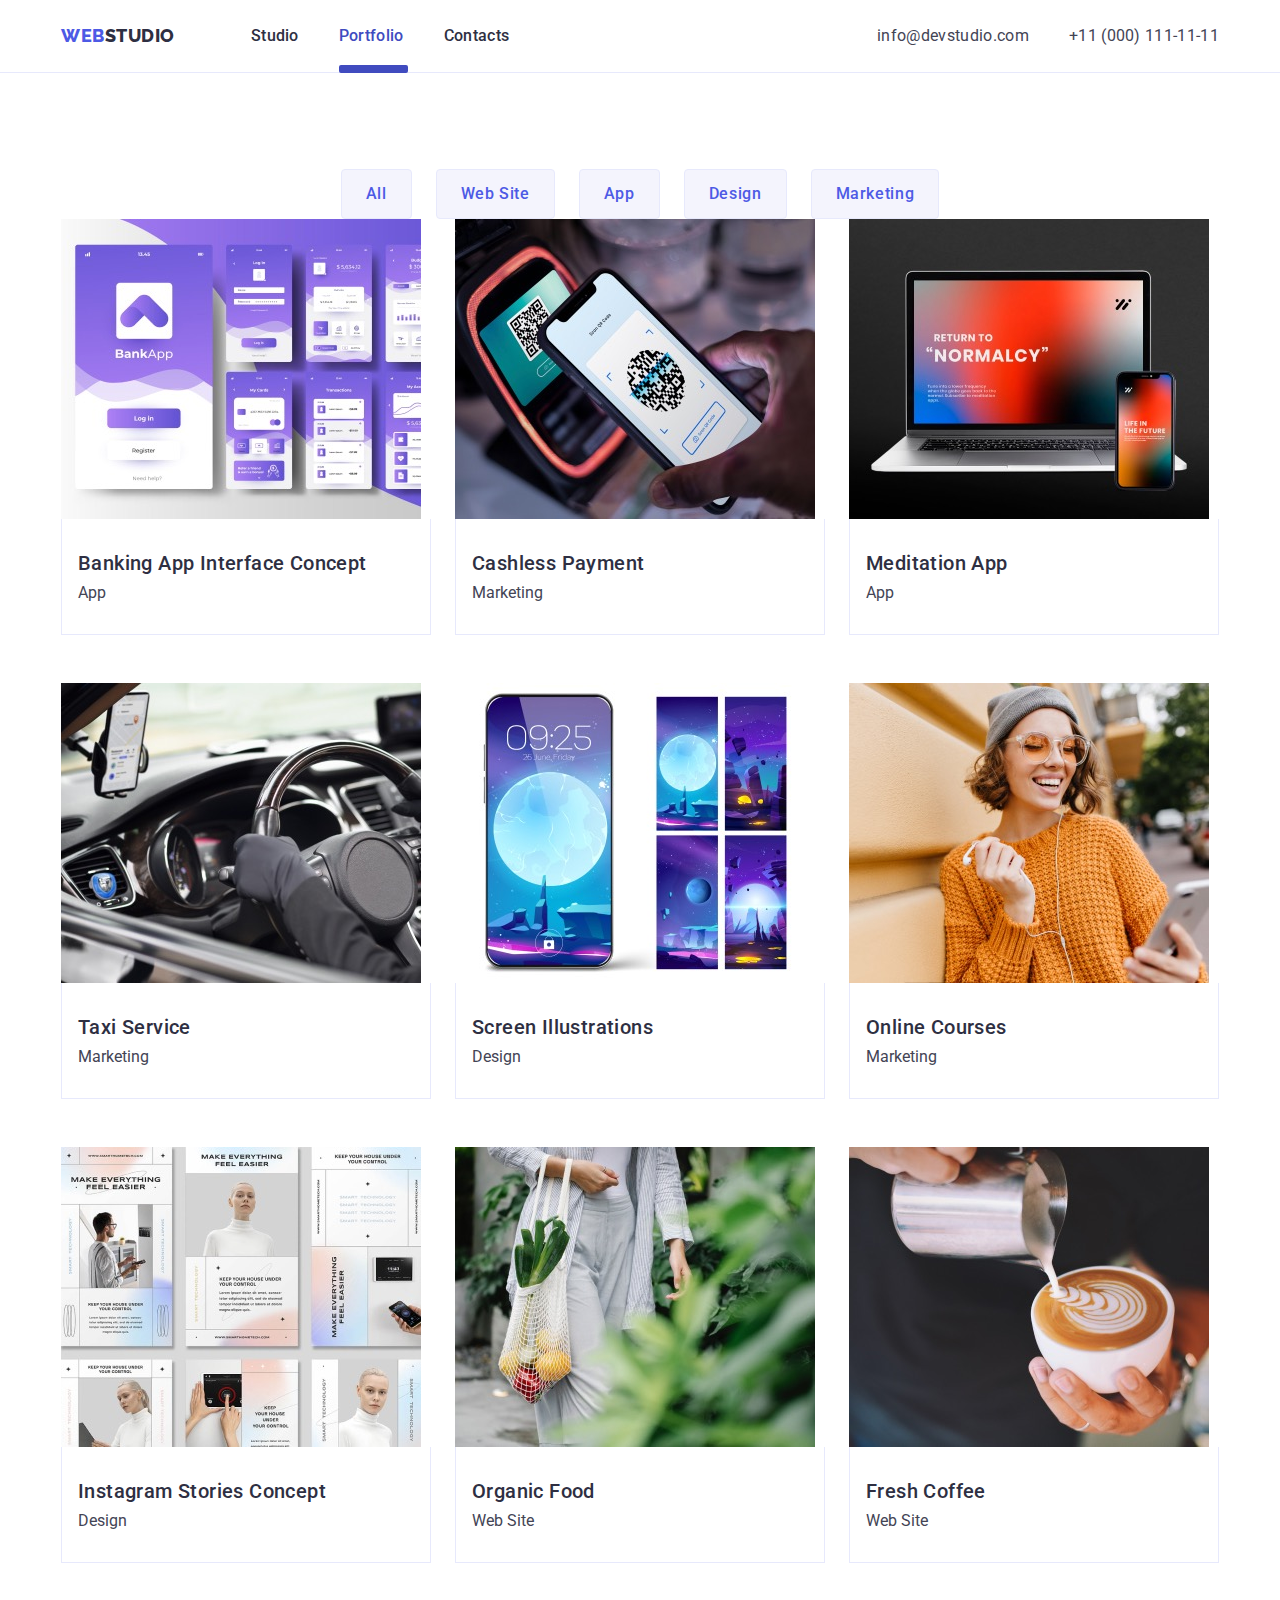
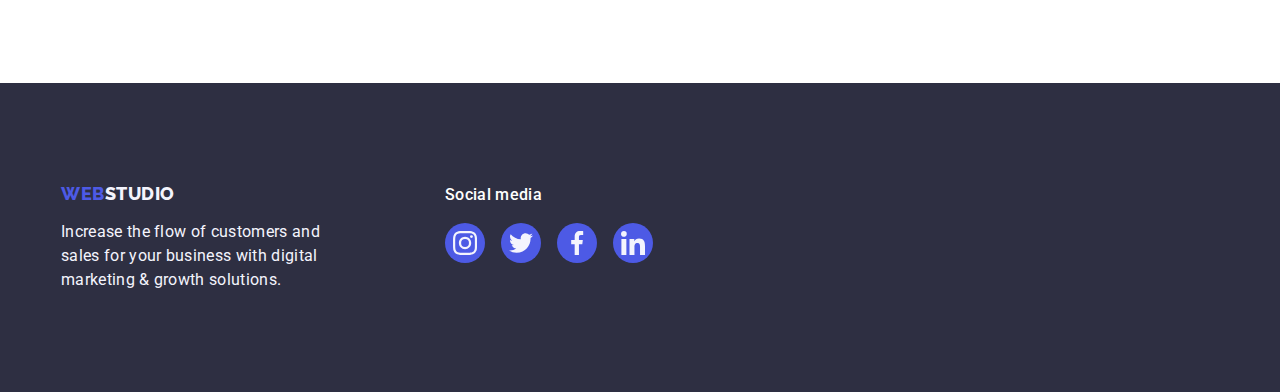
==== portfolio.html @ cc98fa51 "first commit" ====
<!DOCTYPE html>
<html lang="en">
  <head>
    <link rel="preconnect" href="https://fonts.googleapis.com" />
    <link rel="preconnect" href="https://fonts.gstatic.com" crossorigin />
    <link
      href="https://fonts.googleapis.com/css2?family=Raleway:wght@800&family=Roboto:wght@400;500;700;900&display=swap"
      rel="stylesheet"
    />
    <link
      rel="stylesheet"
      href="https://cdnjs.cloudflare.com/ajax/libs/modern-normalize/2.0.0/modern-normalize.min.css"
      integrity="sha512-4xo8blKMVCiXpTaLzQSLSw3KFOVPWhm/TRtuPVc4WG6kUgjH6J03IBuG7JZPkcWMxJ5huwaBpOpnwYElP/m6wg=="
      crossorigin="anonymous"
      referrerpolicy="no-referrer"
    />
    <link href="./css/styles.css" rel="stylesheet" />
    <meta charset="UTF-8" />
    <meta name="viewport" content="width=device-width, initial-scale=1.0" />
    <title>goit-markup-hw-05/</title>
  </head>
  <body>
    <header class="header-portfolio-page">
      <div class="container header-cointainer">
        <nav class="link nav-list">
          <a href="./index.html" class="logo-nav link"
            >Web<span class="logo-studio">Studio</span></a
          >
          <ul class="list menu-list">
            <li>
              <a class="list-first link" href="./index.html">Studio</a>
            </li>
            <li>
              <a class="link-active" href="./portfolio.html">Portfolio</a>
            </li>
            <li><a class="list-first link" href="">Contacts</a></li>
          </ul>
        </nav>
        <address class="address nav-list">
          <ul class="list link address-list">
            <li class="container-header-address-list-item">
              <a class="contact list link" href="mailto:info@devstudio.com"
                >info@devstudio.com</a
              >
            </li>
            <li>
              <a class="contact list link" href="tel:+110001111111"
                >+11 (000) 111-11-11</a
              >
            </li>
          </ul>
        </address>
      </div>
    </header>
    <main>
      <section class="section list-portfolio">
        <div class="container">
          <h1 class="h1-tag visually-hidden">Tekst</h1>
          <ul class="list link button list-main-section-porfolio">
            <li>
              <button type="button" class="button-product">All</button>
            </li>
            <li>
              <button type="button" class="button-product">Web Site</button>
            </li>
            <li>
              <button type="button" class="button-product">App</button>
            </li>
            <li>
              <button type="button" class="button-product">Design</button>
            </li>
            <li>
              <button type="button" class="button-product">Marketing</button>
            </li>
          </ul>
          <ul class="list portfolio-images">
            <li class="portfolio-items">
              <a href="./images/img2-1.jpg" class="link link-portfolio-filters">
                <div class="images-portfolio-div">
                  <img
                    src="./images/img2-1.jpg"
                    alt="violet frames representing
                  bank app"
                    width="360"
                    height="300"
                  />
                  <p class="paragraph-portfolio-div">
                    14 Stylish and User-Friendly App Design Concepts · Task
                    Manager App · Calorie Tracker App · Exotic Fruit Ecommerce
                    App · Cloud Storage App
                  </p>
                </div>

                <div class="portfolio-container">
                  <h2 class="headers-portfolio">
                    Banking App Interface Concept
                  </h2>
                  <p class="paragraph-portfolio">App</p>
                </div>
              </a>
            </li>
            <li class="portfolio-items">
              <a href="./images/img2-2.jpg" class="link link-portfolio-filters">
                <div class="images-portfolio-div">
                  <img
                    src="./images/img2-2.jpg"
                    alt="phone and terminal showing cashless payment"
                    width="360"
                    height="300"
                  />
                  <p class="paragraph-portfolio-div">
                    14 Stylish and User-Friendly App Design Concepts · Task
                    Manager App · Calorie Tracker App · Exotic Fruit Ecommerce
                    App · Cloud Storage App
                  </p>
                </div>
                <div class="portfolio-container">
                  <h2 class="headers-portfolio">Cashless Payment</h2>
                  <p class="paragraph-portfolio">Marketing</p>
                </div>
              </a>
            </li>
            <li class="portfolio-items">
              <a href="./images/img2-3.jpg" class="link link-portfolio-filters">
                <div class="images-portfolio-div">
                  <img
                    src="./images/img2-3.jpg"
                    alt="macbook with iphone"
                    width="360"
                    height="300"
                  />
                  <p class="paragraph-portfolio-div">
                    14 Stylish and User-Friendly App Design Concepts · Task
                    Manager App · Calorie Tracker App · Exotic Fruit Ecommerce
                    App · Cloud Storage App
                  </p>
                </div>
                <div class="portfolio-container">
                  <h2 class="headers-portfolio">Meditation App</h2>
                  <p class="paragraph-portfolio">App</p>
                </div>
              </a>
            </li>
            <li class="portfolio-items">
              <a href="./images/img-4.jpg" class="link link-portfolio-filters">
                <div class="images-portfolio-div">
                  <img
                    src="./images/img2-4.jpg"
                    alt="car cocpit woth steering wheel"
                    width="360"
                    height="300"
                  />
                  <p class="paragraph-portfolio-div">
                    14 Stylish and User-Friendly App Design Concepts · Task
                    Manager App · Calorie Tracker App · Exotic Fruit Ecommerce
                    App · Cloud Storage App
                  </p>
                </div>
                <div class="portfolio-container">
                  <h2 class="headers-portfolio">Taxi Service</h2>
                  <p class="paragraph-portfolio">Marketing</p>
                </div>
              </a>
            </li>
            <li class="portfolio-items">
              <a href="./images/img2-5.jpg" class="link link-portfolio-filters">
                <div class="images-portfolio-div">
                  <img
                    src="./images/img2-5.jpg"
                    alt="phone wallpapers showing the moon"
                    width="360"
                    height="300"
                  />
                  <p class="paragraph-portfolio-div">
                    14 Stylish and User-Friendly App Design Concepts · Task
                    Manager App · Calorie Tracker App · Exotic Fruit Ecommerce
                    App · Cloud Storage App
                  </p>
                </div>
                <div class="portfolio-container">
                  <h2 class="headers-portfolio">Screen Illustrations</h2>
                  <p class="paragraph-portfolio">Design</p>
                </div>
              </a>
            </li>
            <li class="portfolio-items">
              <a href="./images/img2-6.jpg" class="link link-portfolio-filters">
                <div class="images-portfolio-div">
                  <img
                    src="./images/img2-6.jpg"
                    alt="young lady with orange glasses and orange sweater"
                    width="360"
                    height="300"
                  />
                  <p class="paragraph-portfolio-div">
                    14 Stylish and User-Friendly App Design Concepts · Task
                    Manager App · Calorie Tracker App · Exotic Fruit Ecommerce
                    App · Cloud Storage App
                  </p>
                </div>
                <div class="portfolio-container">
                  <h2 class="headers-portfolio">Online Courses</h2>
                  <p class="paragraph-portfolio">Marketing</p>
                </div>
              </a>
            </li>
            <li class="portfolio-items">
              <a href="./images/img2-7.jpg" class="link link-portfolio-filters">
                <div class="images-portfolio-div">
                  <img
                    src="./images/img2-7.jpg"
                    alt="layout of diffrent stories in Instagram"
                    width="360"
                    height="300"
                  />
                  <p class="paragraph-portfolio-div">
                    14 Stylish and User-Friendly App Design Concepts · Task
                    Manager App · Calorie Tracker App · Exotic Fruit Ecommerce
                    App · Cloud Storage App
                  </p>
                </div>
                <div class="portfolio-container">
                  <h2 class="headers-portfolio">Instagram Stories Concept</h2>
                  <p class="paragraph-portfolio">Design</p>
                </div>
              </a>
            </li>
            <li class="portfolio-items">
              <a href="./images/img2-8.jpg" class="link link-portfolio-filters">
                <div class="images-portfolio-div">
                  <img
                    src="./images/img2-8.jpg"
                    alt="lady with bag full of organic grocery shopping"
                    width="360"
                    height="300"
                  />
                  <p class="paragraph-portfolio-div">
                    14 Stylish and User-Friendly App Design Concepts · Task
                    Manager App · Calorie Tracker App · Exotic Fruit Ecommerce
                    App · Cloud Storage App
                  </p>
                </div>
                <div class="portfolio-container">
                  <h2 class="headers-portfolio">Organic Food</h2>
                  <p class="paragraph-portfolio">Web Site</p>
                </div>
              </a>
            </li>
            <li class="portfolio-items">
              <a href="./images/img2-9.jpg" class="link link-portfolio-filters">
                <div class="images-portfolio-div">
                  <img
                    src="./images/img2-9.jpg"
                    alt="cup of coppy with several rings made created by the milk foam"
                    width="360"
                    height="300"
                  />
                  <p class="paragraph-portfolio-div">
                    14 Stylish and User-Friendly App Design Concepts · Task
                    Manager App · Calorie Tracker App · Exotic Fruit Ecommerce
                    App · Cloud Storage App
                  </p>
                </div>
                <div class="portfolio-container">
                  <h2 class="headers-portfolio">Fresh Coffee</h2>
                  <p class="paragraph-portfolio">Web Site</p>
                </div>
              </a>
            </li>
          </ul>
        </div>
      </section>
    </main>
    <footer class="footer">
      <div class="container footer-main-container">
        <div class="footer-logo">
          <a class="logo link" href="./index.html">
            Web<span class="logo-studio-footer">Studio</span></a
          >
          <p class="paragraph-footer">
            Increase the flow of customers and sales for your business with
            digital marketing & growth solutions.
          </p>
        </div>

        <div class="main-footer-socials-container">
          <p class="footer-paragraph">Social media</p>
          <ul class="footer-socials-list">
            <li class="footer-socials-list-items">
              <a href="#" class="footer-socials-link">
                <svg class="vector-footer-socials" width="24" height="24">
                  <use href="./images/icons.svg#icon-instagram-2"></use>
                </svg>
              </a>
            </li>
            <li class="footer-socials-list-items">
              <a href="#" class="footer-socials-link">
                <svg class="vector-footer-socials" width="24" height="24">
                  <use href="./images/icons.svg#icon-twitter-1"></use>
                </svg>
              </a>
            </li>
            <li class="footer-socials-list-items">
              <a href="#" class="footer-socials-link">
                <svg class="vector-footer-socials" width="24" height="24">
                  <use href="./images/icons.svg#icon-facebook-1"></use>
                </svg>
              </a>
            </li>
            <li class="footer-socials-list-items">
              <a href="#" class="footer-socials-link">
                <svg class="vector-footer-socials" width="24" height="24">
                  <use href="./images/icons.svg#icon-linkedin-1"></use>
                </svg>
              </a>
            </li>
          </ul>
        </div>
      </div>
    </footer>
  </body>
</html>
---- css/styles.css ----
:root {
  --main-text-color: #434455;
  --dark: #2e2f42;
  --slate: #434455;
  --cloud: #f4f4fd;
  --iris: #4d5ae5;
  --ocean: #404bbf;
  --light-slate: #8e8f99;
  --white: #ffffff;
  --green: #31d0aa;
  --dairy: #fcfcfc;
}
* {
  margin: 0;
  padding: 0;
}

body {
  font-family: "Roboto", sans-serif;
  color: var(--main-text-color);
  background-color: #ffffff;
  ul,
  ol {
    list-style: none;
    margin: 0;
    padding-left: 0;
  }
  .list {
    list-style: none;
    margin: 0;
    padding-left: 0;
  }
}
.link {
  text-decoration: none;
  display: block;
}
.link-portfolio-filters:hover {
  box-shadow: 0px 1px 6px rgba(46, 47, 66, 0.08),
    0px 1px 1px rgba(46, 47, 66, 0.16), 0px 2px 1px rgba(46, 47, 66, 0.08);
}
.link-portfolio-filters:focus {
  box-shadow: 0px 1px 6px rgba(46, 47, 66, 0.08),
    0px 1px 1px rgba(46, 47, 66, 0.16), 0px 2px 1px rgba(46, 47, 66, 0.08);
  transform: translateY(0%);
}
.link-portfolio-filters:hover .paragraph-portfolio-div {
  transform: translateY(0%);
}
.link-portfolio-filters:focus .paragraph-portfolio-div {
  transform: translateY(0%);
}

.list {
  list-style: none;
}
.button {
  cursor: pointer;
  color: #4d5ae5;
  font-size: 16px;
  font-family: Roboto;
  font-weight: 500;
  line-height: 1.5;
  letter-spacing: 0.02em;
}
.button:visited {
  color: #404bbf;
}
.logo {
  color: var(--iris);
  font-size: 18px;
  font-family: "Raleway", sans-serif;
  font-weight: 800;
  text-transform: uppercase;
  line-height: 1.17;
  letter-spacing: 0.03em;
  text-decoration: none;
  margin-right: 76px;
  margin-bottom: 16px;
  display: inline-block;
}
.logo-studio {
  color: var(--dark);
}
.footer {
  background-color: var(--dark);
  padding: 100px 0;
}
.list-first {
 color: var(--dark);
  font-weight: 500;
  line-height: 1.5;
  letter-spacing: 0.02em;
  padding: 24px 0;
  position: relative;
  transition: color 250ms cubic-bezier(0.4, 0, 0.2, 1);
}
.list-first:hover {
  color: #404bbf;
}

.list-first:focus {
  color: #404bbf;
}

.address {
  font-style: normal;
}

.logo-studio-footer {
  color: #f4f4fd;
}
.contact {
  color: var(--slate);
  line-height: 1.5;
  letter-spacing: 0.02em;
  transition: color 250ms cubic-bezier(0.4, 0, 0.2, 1);
}
.contact:hover {
  color: #404bbf;
}
.contact:focus {
  color: #404bbf;

}
.section-main {
  color: #ffffff;
  padding: 188px 0;
  max-width: 1440px;
  margin: auto;
  background-size: cover;
  background-image: linear-gradient(
      rgba(46, 47, 66, 0.7),
      rgba(46, 47, 66, 0.7)
    ),
    url(../images/people-office.jpeg);

  background-repeat: no-repeat;
  background-position: center;
  background-size: cover;
}
.paragraph {
  line-height: 1.5;
  color: var(--slate);
  font-size: 16px;
  font-family: Roboto;
  font-weight: 400;
  line-height: 24px;
  letter-spacing: 0.02em;
  word-wrap: break-word;
  box-sizing: content-box;
  text-align: left;
}
.head-first-tag {
  font-size: 56px;
  font-weight: 700;
  line-height: 1.07;
  letter-spacing: 0.02em;
  max-width: 496px;
  margin: auto;
}
.button-order-service {
  background-color: var(--iris);
  color: white;
  font-size: 16px;
  font-family: Roboto, sans-serif;
  font-weight: 500;
  line-height: 24px;
  letter-spacing: 0.64px;
  word-wrap: break-word;
  border: none;
  cursor: pointer;
  padding: 16px 32px;
  margin: auto;
  display: block;
  margin-top: 48px;
  min-width: 169px;
  border-radius: 4px;
  transition: background-color 250ms cubic-bezier(0.4, 0, 0.2, 1);
}
.button-order-service:hover {
  background-color: #404bbf;
}
.button-order-service:focus {
  background-color: #404bbf;
}
.head-three-tag {
  color: var(--dark);
  font-size: 20px;
  font-family: Roboto;
  font-weight: 500;
  line-height: 24px;
  letter-spacing: 0.4px;
  word-wrap: break-word;
  text-align: left;
  margin-bottom: 8px;
}
.head-two-tag {
  color: var(--dark);
  font-size: 36px;
  font-family: Roboto;
  font-weight: 700;
  text-transform: capitalize;
  line-height: 40px;
  letter-spacing: 0.72px;
  word-wrap: break-word;
  margin-bottom: 8px;
}
.h2-tag-portfolio {
  font-size: 20px;
  font-weight: 500;
  line-height: 1.2;
  letter-spacing: 0.02em;
  color: var(--dark);
}
.section {
  background-color: white;
}

.header {
  color: var(--dark);
  font-size: 36px;
  line-height: 1.11;
  font-weight: 700;
  text-align: center;
  letter-spacing: 0.02em;
  word-wrap: break-word;
  text-transform: capitalize;
  margin-bottom: 72px;
}
.team-list {
  background-color: #ffffff;
  border-radius: 0px 0px 4px 4px;
  box-shadow: 0px 1px 6px rgba(46, 47, 66, 0.08),
    0px 1px 1px rgba(46, 47, 66, 0.16), 0px 2px 1px rgba(46, 47, 66, 0.08);
  transition: background-color 250ms cubic-bezier(0.4, 0, 0.2, 1);
}
.head-three-tag {
  font-weight: 500;
  line-height: 1.2;
  letter-spacing: 0.02em;
  word-wrap: break-word;
  color: var(--dark);
}

.paragraph-footer {
  line-height: 1.5;
  color: var(--cloud);
  font-size: 16px;
  font-family: Roboto;
  font-weight: 400;
  line-height: 24px;
  letter-spacing: 0.02em;
  word-wrap: break-word;
  max-width: 264px;
}
.headers-portfolio {
  font-size: 20px;
  font-weight: 500;
  line-height: 1.2;
  letter-spacing: 0.02em;
  color: var(--dark);
  margin-bottom: 8px;
}
.container {
  width: 1158px;
  margin: 0 auto;
  padding-left: 15px;
  padding-right: 15px;
}
.menu-list {
  display: flex;
  justify-content: flex-start;
  gap: 40px;
}
.visually-hidden {
  position: absolute;
  width: 1px;
  height: 1px;
  margin: -1px;
  border: 0;
  padding: 0;
  white-space: nowrap;
  clip-path: inset(100%);
  clip: rect(0 0 0 0);
  overflow: hidden;
}
.list-main-section-porfolio {
  display: flex;
  gap: 24px;
  justify-content: center;
}
.list-images {
  display: flex;
  gap: 24px;
}
.list-team {
  display: flex;
  gap: 24px;
}
.address-list {
  display: flex;
  gap: 40px;
  padding-top: 24px;
  padding-bottom: 24px;
}
.nav-list {
  display: flex;
  flex-direction: row;
  align-items: center;
}
.header-cointainer {
  display: flex;
  flex-direction: row;
  justify-content: space-between;
  height: 72px;
}
img {
  display: block;
}
.header-main-page {
  border-bottom: 1px solid #e7e9fc;
  box-shadow: 0px 2px 1px rgba(46, 47, 66, 0.08),
    0px 1px 1px rgba(46, 47, 66, 0.16), 0px 1px 6px rgba(46, 47, 66, 0.08);
}
.images-section {
  padding-bottom: 120px;
}
.list-strategy {
  display: flex;
  gap: 24px;
}
.list-strategy-items {
  width: calc((100% - 72px) / 4);
}
.main-page-section-two {
  padding: 120px 0;
}
.section-team {
  padding: 120px 0;
  background-color: var(--cloud);
}
.team-member {
  padding: 32px 0px;
}
.header-portfolio-page {
  border-bottom: 1px solid #e7e9fc;
}
.list-porfolio {
  padding-top: 96px;
}
.list-main-section-porfolio {
  display: flex;
  gap: 24px;
  margin-bottom: 72px;
}

.portfolio-images {
  display: flex;
  column-gap: 24px;
  row-gap: 48px;
  flex-wrap: wrap;
}
.portfolio-items {
  width: calc((100% - 48px) / 3);
}
.portfolio-items:hover {
  box-shadow: 0px 2px 1px rgba(46, 47, 66, 0.08);
}
.paragraph-portfolio {
  text-align: left;
  color: var(--slate);
}
.list-portfolio {
  padding-top: 96px;
  padding-bottom: 120px;
}
.portfolio-container {
  padding: 32px 16px;
  border: 1px solid #e7e9fc;
  border-top: none;
}
h1,
h2,
h3,
h4,
h5,
h6,
p {
  margin: 0;
}

img {
  display: block;
  max-width: 100%;
  height: auto;
}
.logo-nav {
  color: var(--iris);
  font-size: 18px;
  font-family: "Raleway", sans-serif;
  font-weight: 800;
  text-transform: uppercase;
  line-height: 1.17;
  letter-spacing: 0.03em;
  text-decoration: none;
  margin-right: 76px;
  display: inline-block;
}
.team-socials {
  display: flex;
  gap: 24px;
  justify-content: center;
  margin-top: 8px;
  list-style: none;
}
.team-socials-items {
  width: 40px;
  height: 40px;
}

.main-icons-container {
  display: flex;
  justify-content: center;
  align-items: center;
  margin-bottom: 8px;
  height: 112px;
  background-color: var(--cloud);
  border-radius: 4px;
}
.team-socials-link {
  width: 100%;
  height: 100%;
  background-color: var(--iris);
  border-radius: 50%;
  display: flex;
  justify-content: center;
  align-items: center;
  transition: background-color 250ms cubic-bezier(0.4, 0, 0.2, 1);
}
.team-socials-link:hover {
  background-color: #404bbf;
  color: #404bbf;
}
.team-socials-link:focus {
  background-color: #404bbf;
  color: #404bbf;
}
.head-team-members {
  text-align: center;
}
.paragraph-team-members {
  text-align: center;
  margin-top: 8px;
}
.customers-list {
  display: flex;
  gap: 24px;
  list-style: none;
  justify-content: center;
}
.header-customers {
  margin-bottom: 72px;
}
.customers-logo-list {
  border-radius: 4px;
  fill: currentColor;
}
.vector-team-socials {
  fill: var(--cloud);
}
.customers-section {
  padding-top: 120px;
  padding-bottom: 120px;
}
.customers-list-items {
  width: calc((100% - 120px) / 6);
  height: 88px;
  transition: border-color 250ms cubic-bezier(0.4, 0, 0.2, 1),
    color 250ms cubic-bezier(0.4, 0, 0.2, 1);
}
.customers-list-link {
  width: 100%;
  height: 100%;
  border-radius: 4px;
  border: 1px solid #8e8f99;
  display: flex;
  align-items: center;
  justify-content: center;
  color: var(--light-slate);
  transition: border-color 250ms cubic-bezier(0.4, 0, 0.2, 1),
    color 250ms cubic-bezier(0.4, 0, 0.2, 1);
}
.customers-list-link:hover {
  border: 1px var(--ocean) solid;
  border-color: var(--ocean);
  color: var(--ocean);
}
.customers-list-link:focus {
  border: 1px var(--ocean) solid;
  border-color: var(--ocean);
  color: var(--ocean);
}
.footer-main-container {
  display: flex;
  align-items: baseline;
}
.footer-logo {
  margin-right: 120px;
}

.footer-paragraph {
  color: var(--white);
  font-size: 16px;
  font-family: Roboto;
  font-weight: 500;
  line-height: 1.5;
  letter-spacing: 0.02em;
  word-wrap: break-word;
  margin-bottom: 16px;
}
.footer-socials-list {
  list-style: none;
  display: flex;
  gap: 16px;
}
.footer-socials-link {
  width: 100%;
  height: 100%;
  background-color: var(--iris);
  border-radius: 50%;
  display: flex;
  align-items: center;
  justify-content: center;
  transition: background-color 250ms cubic-bezier(0.4, 0, 0.2, 1);
}
.footer-socials-link:hover {
  background-color: var(--green);
}
.footer-socials-link:focus {
  background-color: var(--green);
}

.footer-socials-list-items {
  width: 40px;
  height: 40px;
}
.vector-footer-socials {
  fill: var(--cloud);
}
.button-portfolio-link {
  display: block;

}
.modal-window {
  position: fixed;
  inset: 0 0 auto;
  min-height: 100vh;
  display: flex;
  justify-content: center;
  align-items: center;
  opacity: 1;
  pointer-events: all;
  top: 0;
  left: 0;
  width: 100%;
  height: 100%;
  background-color: rgba(46, 47, 66, 0.4);
  transition: opacity 250ms cubic-bezier(0.4, 0, 0.2, 1),
    visibility 250ms cubic-bezier(0.4, 0, 0.2, 1);
}
.modal-window.is-hidden {
  opacity: 0;
  pointer-events: none;
}
.modal-body {
  background-color: var(--dairy);
  width: 408px;
  min-height: 584px;
  top: 50%;
  left: 50%;
  position: absolute;
  transform: translate(-50%, -50%) scale(1);
  display: block;
  border-radius: 4px;
  background: #fcfcfc;
  box-shadow: 0px 1px 1px rgba(0, 0, 0, 0.14), 0px 1px 3px rgba(0, 0, 0, 0.12),
    0px 2px 1px rgba(0, 0, 0, 0.2);
  transition: transform 250ms cubic-bezier(0.4, 0, 0.2, 1);
}
.close-button {
  position: absolute;
  right: 24px;
  top: 24px;
  width: 24px;
  height: 24px;
  display: flex;
  border-radius: 50%;
  justify-content: center;
  align-items: center;
  background-color: #e7e9fc;
  border: 1px solid rgba(0, 0, 0, 0.1);
  padding: 0;
  cursor: pointer;
  transition: background-color 250ms cubic-bezier(0.4, 0, 0.2, 1),
    border 250ms cubic-bezier(0.4, 0, 0.2, 1);
}

.close-button:hover {
  background-color: #404bbf;
  border: none;
}
.close-button:focus {
  background-color: #404bbf;
  border: none;
}
.is-hidden {
  visibility: hidden;
}
.vector-close-button {
  width: 8px;
  height: 8px;
  transition: fill 250ms cubic-bezier(0.4, 0, 0.2, 1);
}
.close-button:hover {
  fill: #ffffff;
}
.close-button:focus {
  fill: #ffffff;
}
.link-portfolio-filters {
  transition: box-shadow 250ms cubic-bezier(0.4, 0, 0.2, 1);
}
.images-portfolio-div {
  position: relative;
  overflow: hidden;
}
.paragraph-portfolio-div {
  position: absolute;
  top: 0;
  font-size: 16px;
  line-height: 1.5;
  letter-spacing: 0.02em;
  color: var(--cloud);
  padding: 40px 32px;
  background-color: var(--iris);
  height: 100%;
  width: 100%;
  transform: translateY(100%);
  transition: transform 250ms cubic-bezier(0.4, 0, 0.2, 1);
}
.button-product {
  font-family: Roboto, sans-serif;
  font-size: 16px;
  font-weight: 500;
  line-height: 1.5;
  letter-spacing: 0.04em;
  padding: 12px 24px;
  color: var(--iris);
  background-color: var(--cloud);
  border: 1px solid #e7e9fc;
  border-radius: 4px;
  cursor: pointer;
  transition: color 250ms cubic-bezier(0.4, 0, 0.2, 1),
    background-color 250ms cubic-bezier(0.4, 0, 0.2, 1),
    border-color 250ms cubic-bezier(0.4, 0, 0.2, 1),
    box-shadow 250ms cubic-bezier(0.4, 0, 0.2, 1);
}

.button-product:hover, .button-product:focus {
  border: 1px solid transparent;
  box-shadow: box-shadow: 0px 3px 1px rgba(0, 0, 0, 0.1), 0px 2px 1px rgba(0, 0, 0, 0.08),
  0px 2px 2px rgba(0, 0, 0, 0.12);
  color: #ffffff;
  background-color: #404bbf;
  
}
.link-active::after {
  content: "";
  display: block;
  position: absolute;
  border: 2px solid var(--ocean);
  border-radius: 2px;
  height: 4px;
  width: 100%;
  left: 0;
  bottom: -1px;
  background-color: var(--ocean);}

 .link-active {
  color: var(--ocean);
  text-decoration: none;
  display: block;
  font-weight: 500;
  line-height: 1.5;
  letter-spacing: 0.02em;
  padding: 24px 0;
  position: relative;
  transition: color 250ms cubic-bezier(0.4, 0, 0.2, 1);
}
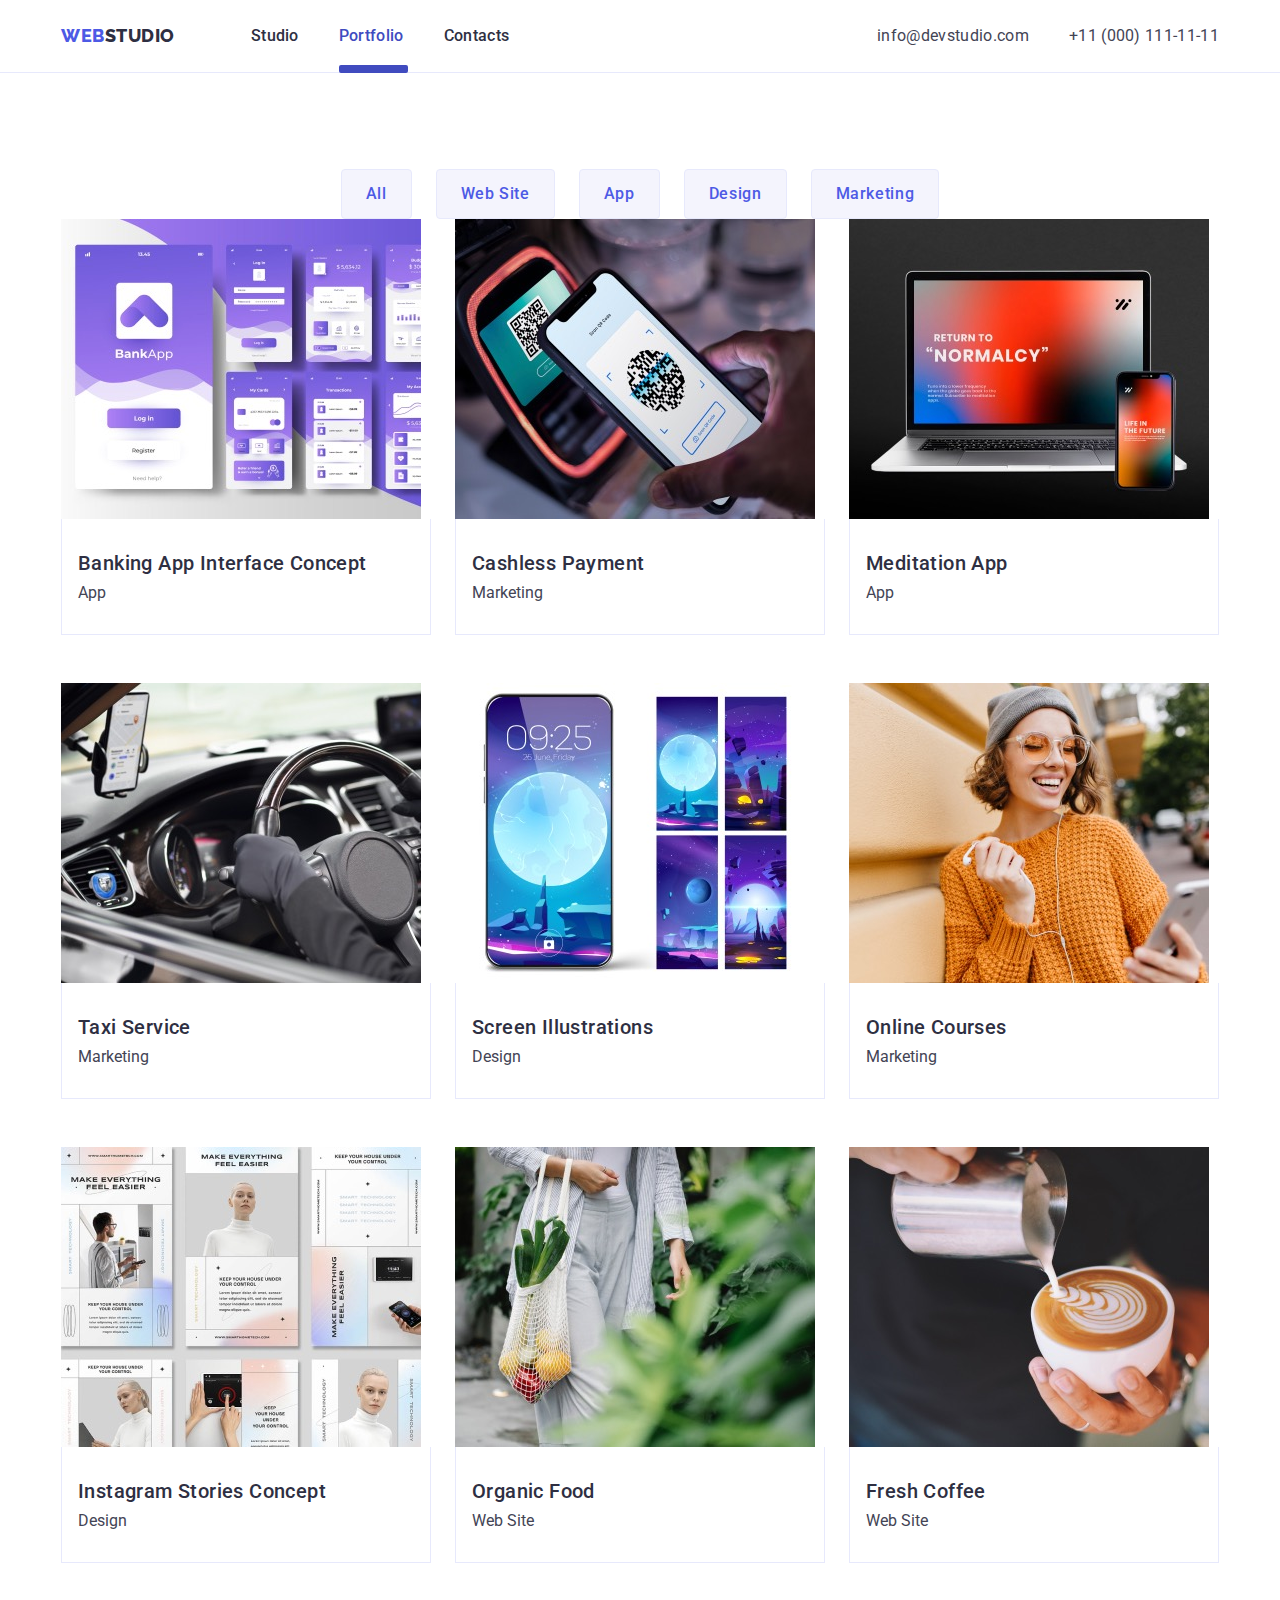
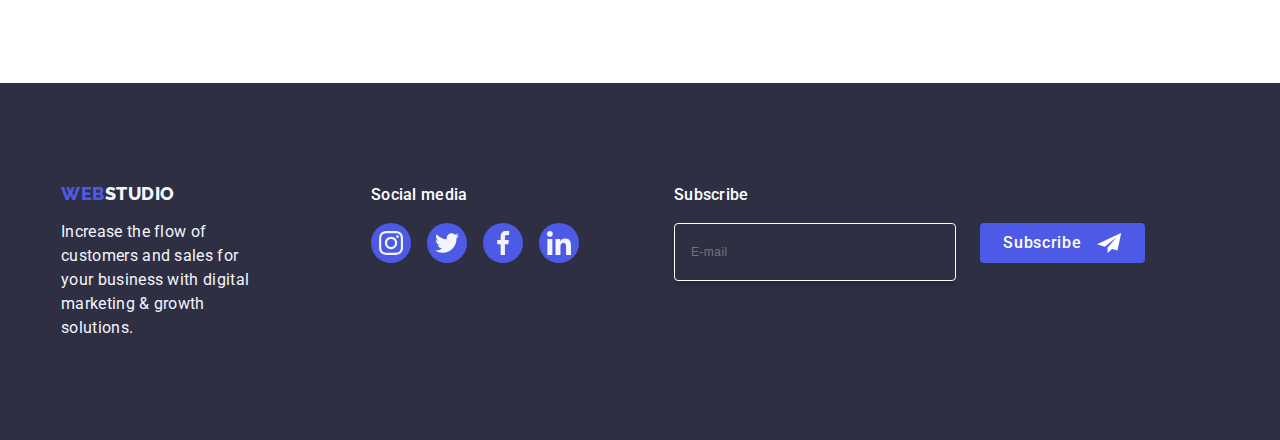
==== commit 1c9bff10: "footer fix" ====
--- a/portfolio.html
+++ b/portfolio.html
@@ -316,6 +316,24 @@
             </li>
           </ul>
         </div>
+        <div class="container">
+          <p class="subscribe">Subscribe</p>
+          <form class="footer-form">
+            <label class="footer-form-label" for="email"
+              ><input
+                type="email"
+                class="footer-input-email"
+                id="email"
+                name="email"
+                placeholder="E-mail"
+            /></label>
+            <button class="button-subscribe" type="submit">
+              Subscribe<svg width="24" height="24" class="icon-send">
+                <use href="./images/icons.svg#icon-icon-send"></use>
+              </svg>
+            </button>
+          </form>
+        </div>
       </div>
     </footer>
   </body>
--- a/css/styles.css
+++ b/css/styles.css
@@ -556,6 +556,7 @@
   position: fixed;
   inset: 0 0 auto;
   min-height: 100vh;
+  padding: 72px 24px 24px 24px;
   display: flex;
   justify-content: center;
   align-items: center;
@@ -573,21 +574,6 @@
   opacity: 0;
   pointer-events: none;
 }
-.modal-body {
-  background-color: var(--dairy);
-  width: 408px;
-  min-height: 584px;
-  top: 50%;
-  left: 50%;
-  position: absolute;
-  transform: translate(-50%, -50%) scale(1);
-  display: block;
-  border-radius: 4px;
-  background: #fcfcfc;
-  box-shadow: 0px 1px 1px rgba(0, 0, 0, 0.14), 0px 1px 3px rgba(0, 0, 0, 0.12),
-    0px 2px 1px rgba(0, 0, 0, 0.2);
-  transition: transform 250ms cubic-bezier(0.4, 0, 0.2, 1);
-}
 .close-button {
   position: absolute;
   right: 24px;
@@ -697,4 +683,140 @@
   padding: 24px 0;
   position: relative;
   transition: color 250ms cubic-bezier(0.4, 0, 0.2, 1);
+}
+.subscribe {
+  color: var(--white);
+  font-size: 16px;
+  font-family: Roboto;
+  font-weight: 500;
+  line-height: 1.5;
+  letter-spacing: 0.02em;
+  word-wrap: break-word;
+  margin-bottom: 16px;
+  padding-left: 80px;
+}
+.footer-input-email {
+  background-color: inherit;
+  padding-top: 8px;
+  padding-bottom: 8px;
+  padding-left: 16px;
+  margin-left: 80px;
+  gap: 24px;
+  border-radius: 4px;
+border: 1px solid var(--WHITE, #FFF);
+box-shadow: 0px 4px 4px 0px rgba(0, 0, 0, 0.15);
+width: 264px;
+height: 40px;
+border: 1px solid #ffffff;
+background-color: transparent;
+font-size: 12px;
+line-height: 1.5;
+letter-spacing: 0.04em;
+color: white;
+}
+.button-subscribe {
+color:white;
+background-color: var(--iris);
+display: flex;
+justify-content: center;
+align-items: center;
+font-family: Roboto, sans-serif;  
+
+/* Button Text */
+font-family: Roboto;
+font-size: 16px;
+font-style: normal;
+font-weight: 500;
+line-height: 1.5; /* 150% */
+letter-spacing: 0.04em;
+border-radius: 4px;
+min-width: 165px;
+height: 40px;
+border: none;
+cursor: pointer;
+}
+.icon-send {
+fill: white;
+margin-left: 16px;
+}
+.paragraph-modal {
+  color: var(--dark);
+text-align: center;
+/* Body Medium */
+font-family: Roboto;
+font-size: 16px;
+font-style: normal;
+font-weight: 500;
+line-height: 1.5; /* 150% */
+letter-spacing: 0.02em;
+padding-top: 72px;
+}
+.modal-label {
+color: var(--light-slate);  
+/* Small Text */
+font-family: Roboto;
+font-size: 12px;
+font-style: normal;
+font-weight: 400;
+line-height: 14px; /* 116.667% */
+letter-spacing: 0.48px;
+margin-bottom: 16px;
+
+}
+.modal-input {
+width: 360px;
+height: 40px;
+flex-shrink: 0;
+border-radius: 4px;
+margin-bottom: 8px;
+margin-top: 4px;
+
+}
+.modal-input:hover {
+  border: 1px solid var(--IRIS, #4D5AE5);
+}
+.modal-icon-container {
+position: relative;
+display: block;
+}
+.modal-icon-input  {
+  display: block;
+  position: absolute;
+  left: 16px;
+  translate: 0 80%;
+}
+.modal-icon-container:focus-within > svg {
+  fill: var(--iris);
+}
+.modal-button-send {
+  border-radius: 4px;
+background: var(--IRIS, #4D5AE5);
+box-shadow: 0px 4px 4px 0px rgba(0, 0, 0, 0.15);
+width: 169px;
+height: 56px;
+color: white;
+text-align: center;
+
+/* Button Text */
+font-family: Roboto;
+font-size: 16px;
+font-style: normal;
+font-weight: 500;
+line-height: 24px; /* 150% */
+letter-spacing: 0.64px;
+position: relative;
+left: 119px;
+margin: 24px;
+padding: 16px 32px 16px 32px;
+}
+.modal-textarea {
+  width: 360px;
+  height: 120px;
+}
+.footer-form {
+  display: flex;
+  gap: 24px;
+}
+.modal-body {
+padding: 72px 24px 24px 24px;
 }